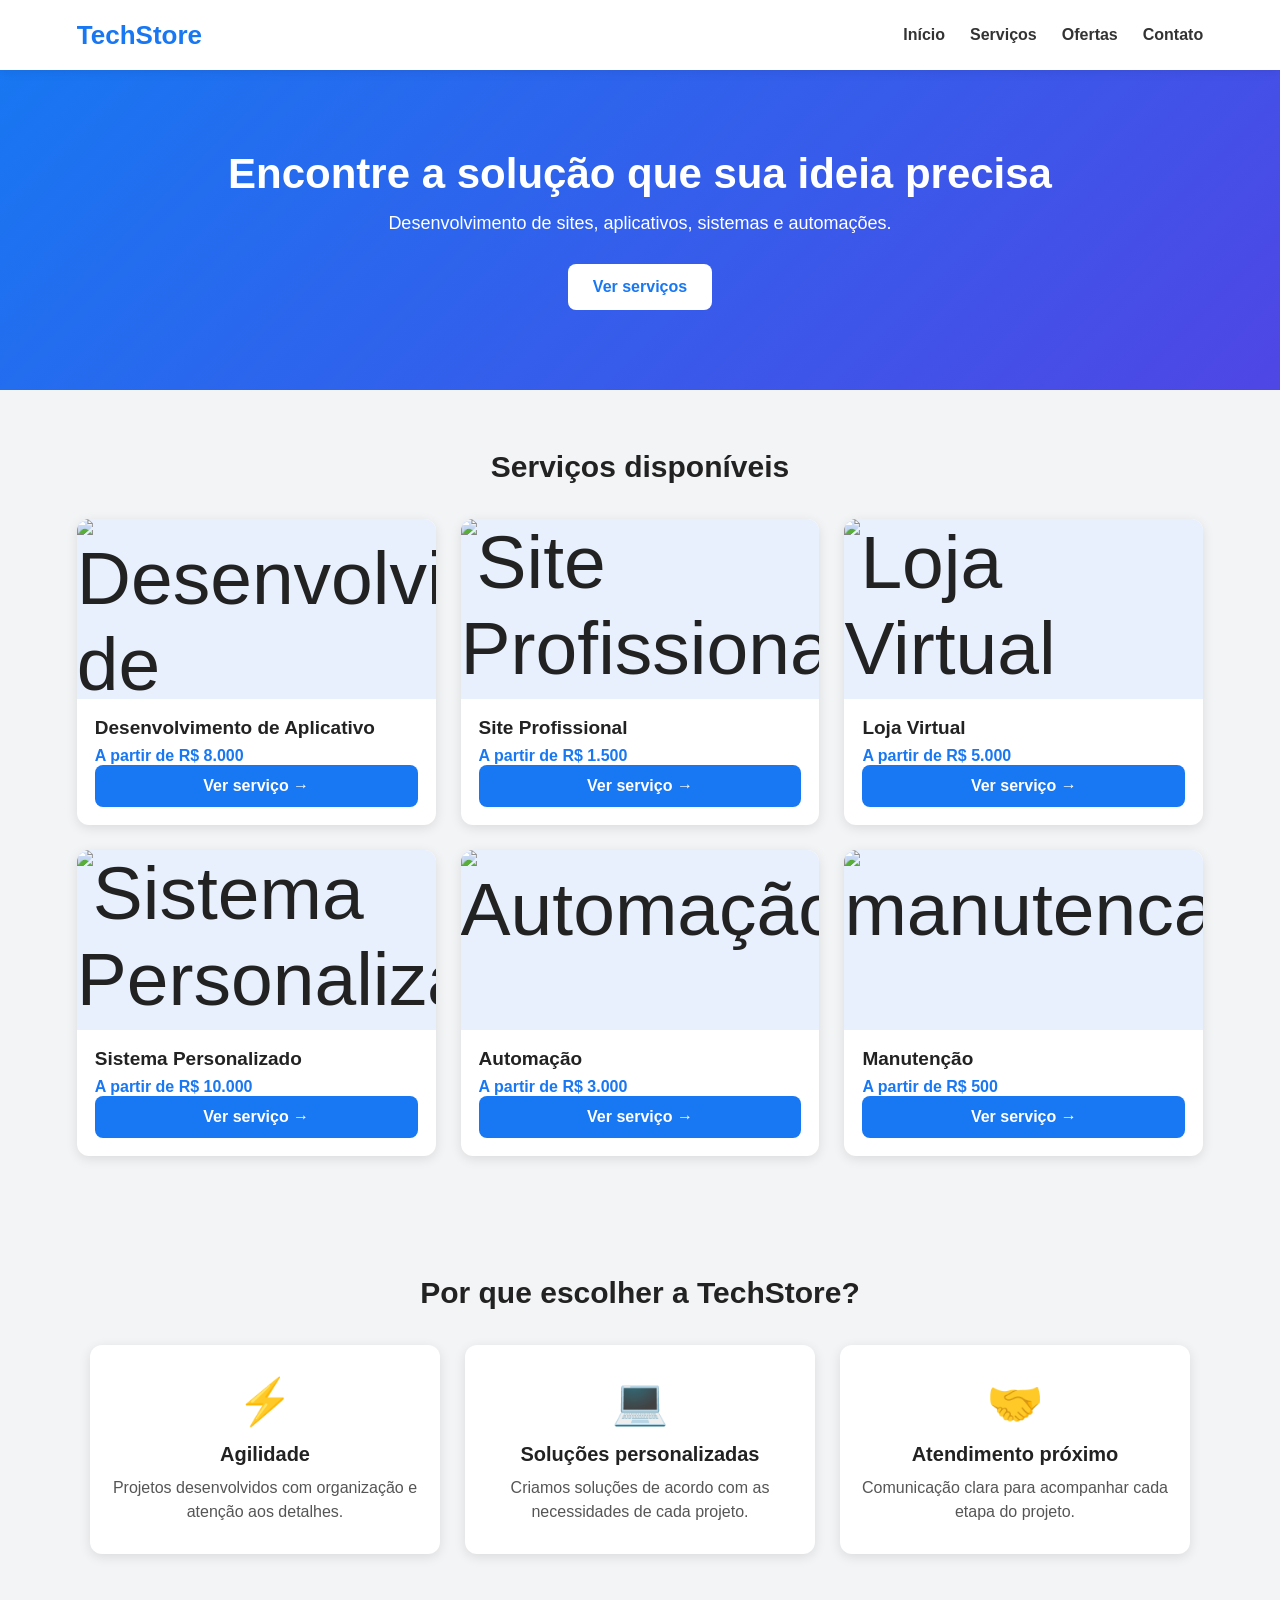
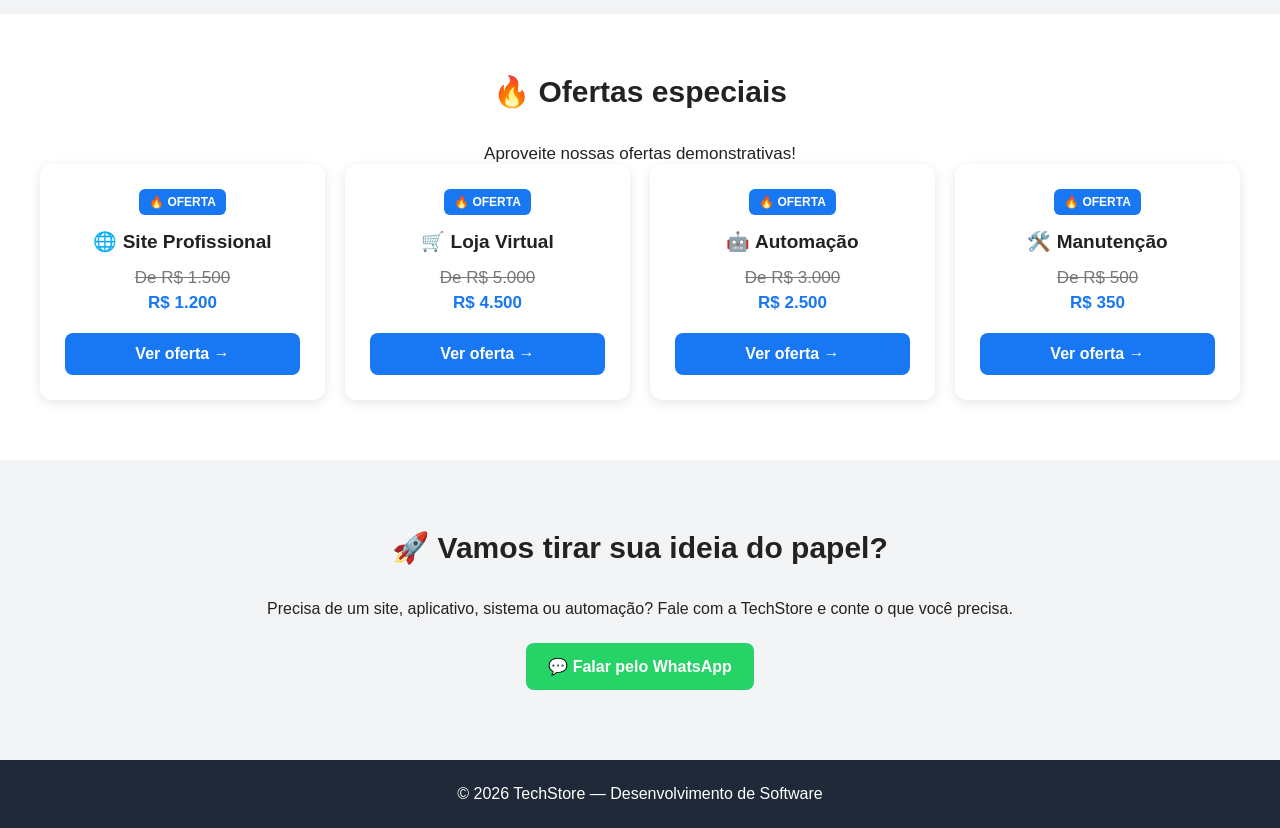
==== index.html @ 7109681c "Add files via upload" ====
<!DOCTYPE html>
<html lang="pt-BR">
<head>
    <meta charset="UTF-8">
    <meta name="viewport" content="width=device-width, initial-scale=1.0">

    <title>TechStore | Desenvolvimento de Software</title>

    <link rel="stylesheet" href="style.css">
</head>

<body>

    <header class="topo">
        <div class="logo">TechStore</div>

        <nav>
            <a href="#inicio">Início</a>
            <a href="#servicos">Serviços</a>
            <a href="#ofertas">Ofertas</a>
            <a href="#contato">Contato</a>
        </nav>
    </header>


    <section id="inicio" class="inicio">

        <h1>Encontre a solução que sua ideia precisa</h1>

        <p>
            Desenvolvimento de sites, aplicativos, sistemas e automações.
        </p>

        <a href="#servicos" class="botao-principal">
            Ver serviços
        </a>

    </section>


    <section id="servicos" class="servicos">

        <h2>Serviços disponíveis</h2>

        <div class="grade-produtos">

            <a href="aplicativo.html" class="card">
                <div class="imagem-card">
                      <img src="imagens/aplicativo.jpg" alt="Desenvolvimento de Aplicativo">

</div>  
                <h3>Desenvolvimento de Aplicativo</h3>
                <p>A partir de R$ 8.000</p>
                <span>Ver serviço →</span>
            </a>


            <a href="site.html" class="card">
                <div class="imagem-card">
                        <img src="imagens/site.jpg" alt="Site Profissional">
</div>
                <h3>Site Profissional</h3>
                <p>A partir de R$ 1.500</p>
                <span>Ver serviço →</span>
            </a>


            <a href="loja.html" class="card">
                <div class="imagem-card">
                      <img src="imagens/loja.jpg" alt="Loja Virtual">
</div>
                <h3>Loja Virtual</h3>
                <p>A partir de R$ 5.000</p>
                <span>Ver serviço →</span>
            </a>


            <a href="sistema.html" class="card">
                <div class="imagem-card">
                     <img src="imagens/sistema.jpg" alt="Sistema Personalizado">
</div> 
                <h3>Sistema Personalizado</h3>
                <p>A partir de R$ 10.000</p>
                <span>Ver serviço →</span>
            </a>


            <a href="automacao.html" class="card">
                <div class="imagem-card">
                      <img src="imagens/automacao.jpg" alt="Automação">
</div>
                <h3>Automação</h3>
                <p>A partir de R$ 3.000</p>
                <span>Ver serviço →</span>
            </a>

            <a href="manutencao.html" class="card">
                <div class="imagem-card">
                    <img src="imagens/manutencao.jpg" alt="manutencao"> </div>

                <h3>Manutenção</h3>
                <p>A partir de R$ 500</p>
                <span>Ver serviço →</span>
            </a>

        </div>

    </section>

   <section class="diferenciais">
    <h2>Por que escolher a TechStore?</h2>

    <div class="grade-diferenciais">

        <div class="card-diferencial">
            <div class="icone">⚡</div>
            <h3>Agilidade</h3>
            <p>Projetos desenvolvidos com organização e atenção aos detalhes.</p>
        </div>

        <div class="card-diferencial">
            <div class="icone">💻</div>
            <h3>Soluções personalizadas</h3>
            <p>Criamos soluções de acordo com as necessidades de cada projeto.</p>
        </div>

        <div class="card-diferencial">
            <div class="icone">🤝</div>
            <h3>Atendimento próximo</h3>
            <p>Comunicação clara para acompanhar cada etapa do projeto.</p>
        </div>

    </div>
</section> 

    <section id="ofertas" class="ofertas">
    <h2>🔥 Ofertas especiais</h2>
    <p>Aproveite nossas ofertas demonstrativas!</p>

    <div class="grade-ofertas">

        <div class="card-oferta">
            <span class="selo-oferta">🔥 OFERTA</span>
            <h3>🌐 Site Profissional</h3>
            <p class="preco-antigo">De R$ 1.500</p>
            <p class="preco-oferta">R$ 1.200</p>
            <a href="site.html">Ver oferta →</a>
        </div>

        <div class="card-oferta">
            <span class="selo-oferta">🔥 OFERTA</span>
            <h3>🛒 Loja Virtual</h3>
            <p class="preco-antigo">De R$ 5.000</p>
            <p class="preco-oferta">R$ 4.500</p>
            <a href="loja.html">Ver oferta →</a>
        </div>

        <div class="card-oferta">
            <span class="selo-oferta">🔥 OFERTA</span>
            <h3>🤖 Automação</h3>
            <p class="preco-antigo">De R$ 3.000</p>
            <p class="preco-oferta">R$ 2.500</p>
            <a href="automacao.html">Ver oferta →</a>
        </div>

        <div class="card-oferta">
            <span class="selo-oferta">🔥 OFERTA</span>
            <h3>🛠️ Manutenção</h3>
            <p class="preco-antigo">De R$ 500</p>
            <p class="preco-oferta">R$ 350</p>
            <a href="manutencao.html">Ver oferta →</a>
        </div>

    </div>
</section>


    <section id="contato" class="contato">
    <h2>🚀 Vamos tirar sua ideia do papel?</h2>

    <p>
        Precisa de um site, aplicativo, sistema ou automação?
        Fale com a TechStore e conte o que você precisa.
    </p>

    <a href="https://wa.me/5538984329800?text=Olá! Gostaria de solicitar um orçamento."
       target="_blank"
       class="botao-whatsapp">
        💬 Falar pelo WhatsApp
    </a>
</section>


    <footer>
        <p>© 2026 TechStore — Desenvolvimento de Software</p>
    </footer>

</body>
</html>
---- style.css ----
* {
    margin: 0;
    padding: 0;
    box-sizing: border-box;
}

html {
    scroll-behavior: smooth;
}

body {
    font-family: Arial, sans-serif;
    background: #f3f4f6;
    color: #222;
}


/* =========================
   TOPO
========================= */

.topo {
    background: #ffffff;
    min-height: 70px;
    padding: 0 6%;
    display: flex;
    align-items: center;
    justify-content: space-between;
    box-shadow: 0 2px 10px rgba(0, 0, 0, 0.08);
    position: sticky;
    top: 0;
    z-index: 10;
}

.logo {
    font-size: 26px;
    font-weight: bold;
    color: #1877f2;
}

nav {
    display: flex;
    gap: 25px;
}

nav a {
    text-decoration: none;
    color: #333;
    font-weight: bold;
}

nav a:hover {
    color: #1877f2;
}


/* =========================
   INÍCIO
========================= */

.inicio {
    text-align: center;
    padding: 80px 20px;
    background: linear-gradient(135deg, #1877f2, #4f46e5);
    color: white;
}

.inicio h1 {
    font-size: 42px;
    margin-bottom: 15px;
}

.inicio p {
    font-size: 18px;
    margin-bottom: 30px;
}

.botao-principal {
    display: inline-block;
    background: white;
    color: #1877f2;
    padding: 14px 25px;
    border-radius: 8px;
    text-decoration: none;
    font-weight: bold;
}

.botao-principal:hover {
    transform: translateY(-2px);
}


/* =========================
   SERVIÇOS
========================= */

.servicos {
    padding: 60px 6%;
}

.servicos h2,
.ofertas h2,
.contato h2 {
    text-align: center;
    margin-bottom: 35px;
    font-size: 30px;
}

.grade-produtos {
    display: grid;
    grid-template-columns: repeat(3, 1fr);
    gap: 25px;
}


/* =========================
   CARDS
========================= */

.card {
    background: white;
    border-radius: 12px;
    overflow: hidden;
    text-decoration: none;
    color: #222;
    box-shadow: 0 3px 12px rgba(0, 0, 0, 0.10);
    transition: 0.2s;
}

.card:hover {
    transform: translateY(-5px);
    box-shadow: 0 8px 20px rgba(0, 0, 0, 0.15);
}

.imagem-card {
    height: 180px;
    background: #e8f0fe;
    display: flex;
    align-items: center;
    justify-content: center;
    font-size: 75px;
}

.imagem-card img {
    width: 100%;
    height: 100%;
    object-fit: cover;
    transition: 0.3s; 
}

.card:hover .imagem-card img {
    transform: scale(1.05);
    transition: 0.3s;
}

.card:hover .imagem-card {
    filter: brightness(0.9);
}

.card:hover span {
    transform: translateX(5px);
    transition: 0.3s;
}

.card h3 {
    font-size: 19px;
    padding: 18px 18px 8px;
}

.card p {
    padding: 0 18px;
    color: #1877f2;
    font-weight: bold;
}

.card span {
    display: block;
    margin: 0 18px 18px;
    padding: 12px;
    background: #1877f2;
    color: white;
    text-align: center;
    border-radius: 8px;
    font-weight: bold;
}


/* =========================
   OFERTAS
========================= */

.ofertas {
    background: white;
    padding: 60px 20px;
    text-align: center;
}

.ofertas p {
    font-size: 17px;
}


/* =========================
   CONTATO
========================= */

.contato {
    padding: 70px 20px;
    text-align: center;
}

.contato p {
    margin-bottom: 25px;
}


/* =========================
   WHATSAPP
========================= */

.botao-whatsapp {
    display: inline-block;
    background: #25d366;
    color: white;
    padding: 14px 22px;
    border-radius: 8px;
    text-decoration: none;
    font-weight: bold;
}

.botao-whatsapp:hover {
    opacity: 0.9;
}


/* =========================
   PÁGINA DO PRODUTO
========================= */

.pagina-produto {
    min-height: calc(100vh - 70px);
    padding: 60px 6%;
    display: flex;
    justify-content: center;
    align-items: center;
}

.produto-card {
    width: 100%;
    max-width: 950px;
    background: white;
    border-radius: 16px;
    overflow: hidden;
    box-shadow: 0 5px 25px rgba(0, 0, 0, 0.12);
}

.produto-imagem {
    height: 330px;
    background: #e8f0fe;
    display: flex;
    justify-content: center;
    align-items: center;
    font-size: 130px;
}

.produto-imagem img {
    width: 100%;
    height: 100%;
    object-fit: cover;
}

.produto-info {
    padding: 35px;
}

.categoria {
    color: #1877f2;
    font-size: 13px;
    font-weight: bold;
}

.produto-info h1 {
    font-size: 32px;
    margin: 10px 0 15px;
}

.preco {
    font-size: 16px;
    color: #555;
    margin-bottom: 25px;
}

.preco strong {
    display: block;
    color: #1877f2;
    font-size: 28px;
    margin-top: 5px;
}

.descricao {
    color: #555;
    line-height: 1.6;
    margin-bottom: 12px;
}


/* =========================
   BOTÕES DO PRODUTO
========================= */

.acoes {
    display: flex;
    gap: 15px;
    margin-top: 30px;
}

.botao-comprar {
    flex: 1;
    border: none;
    background: #1877f2;
    color: white;
    padding: 16px;
    border-radius: 8px;
    font-size: 16px;
    font-weight: bold;
    cursor: pointer;
}

.botao-comprar:hover {
    opacity: 0.9;
}

.acoes .botao-whatsapp {
    flex: 1;
    text-align: center;
    padding: 16px;
}


/* =========================
   RODAPÉ
========================= */

footer {
    background: #1f2937;
    color: white;
    text-align: center;
    padding: 25px;
}


/* =========================
   CELULAR
========================= */

@media (max-width: 800px) {
    .topo {
        padding: 18px;
        flex-direction: column;
        gap: 15px;
    }

    nav {
        gap: 15px;
        flex-wrap: wrap;
        justify-content: center;
    }

    .inicio h1 {
        font-size: 30px;
    }

    .grade-produtos {
        grid-template-columns: 1fr;
    }

    .grade-ofertas {
        grid-template-columns: 1fr;
    }

}

@media (max-width: 600px) {

    .pagina-produto {
        padding: 25px 15px;
    }

    .produto-imagem {
        height: 230px;
        font-size: 90px;
    }

    .produto-info {
        padding: 25px 20px;
    }

    .produto-info h1 {
        font-size: 25px;
    }

    .acoes {
        flex-direction: column;
    }

}

#formSolicitacao {
    display: flex;
    flex-direction: column;
    gap: 10px;
}

#formSolicitacao label {
    font-weight: bold;
    margin-top: 10px;
}

#formSolicitacao input,
#formSolicitacao select,
#formSolicitacao textarea {
    width: 100%;
    padding: 14px;
    border: 1px solid #d1d5db;
    border-radius: 8px;
    font-size: 16px;
    font-family: Arial, sans-serif;
}

#formSolicitacao textarea {
    resize: vertical;
}

.grade-ofertas {
    display: grid;
    grid-template-columns: repeat(4, 1fr);
    gap: 20px;
    max-width: 1200px;
    margin: 0 auto;
}

.card-oferta {
    background: #fff;
    padding: 25px;
    border-radius: 12px;
    box-shadow: 0 3px 12px rgba(0,0,0,.10);
    text-align: center;
    transition: .2s;
}

.card-oferta:hover {
    transform: translateY(-5px);
    box-shadow: 0 8px 20px rgba(0,0,0,.15);
}

.selo-oferta {
    display: inline-block;
    background: #1877f2;
    color: #fff;
    padding: 6px 10px;
    border-radius: 6px;
    font-size: 12px;
    font-weight: bold;
    margin-bottom: 15px;
}

.card-oferta h3 {
    font-size: 19px;
    margin-bottom: 15px;
}

.preco-antigo {
    color: #777;
    text-decoration: line-through;
    margin-bottom: 5px;
}

.preco-oferta {
    color: #1877f2;
    font-size: 26px;
    font-weight: bold;
    margin-bottom: 20px;
}

.card-oferta a {
    display: block;
    background: #1877f2;
    color: #fff;
    padding: 12px;
    border-radius: 8px;
    text-decoration: none;
    font-weight: bold;
}

.card-oferta a:hover {
    opacity: .9;
}

.diferenciais {
    background: #f3f4f6;
    padding: 60px 6%;
    text-align: center;
}

.diferenciais h2 {
    font-size: 30px;
    margin-bottom: 35px;
}

.grade-diferenciais {
    display: grid;
    grid-template-columns: repeat(3, 1fr);
    gap: 25px;
    max-width: 1100px;
    margin: 0 auto;
}

.card-diferencial {
    background: #fff;
    padding: 30px 20px;
    border-radius: 12px;
    box-shadow: 0 3px 12px rgba(0,0,0,.10);
}

.icone {
    font-size: 45px;
    margin-bottom: 15px;
}

.card-diferencial h3 {
    margin-bottom: 10px;
    font-size: 20px;
}

.card-diferencial p {
    color: #555;
    line-height: 1.5;
}

@media(max-width:800px) {
    .grade-diferenciais {
        grid-template-columns: 1fr;
    }
}
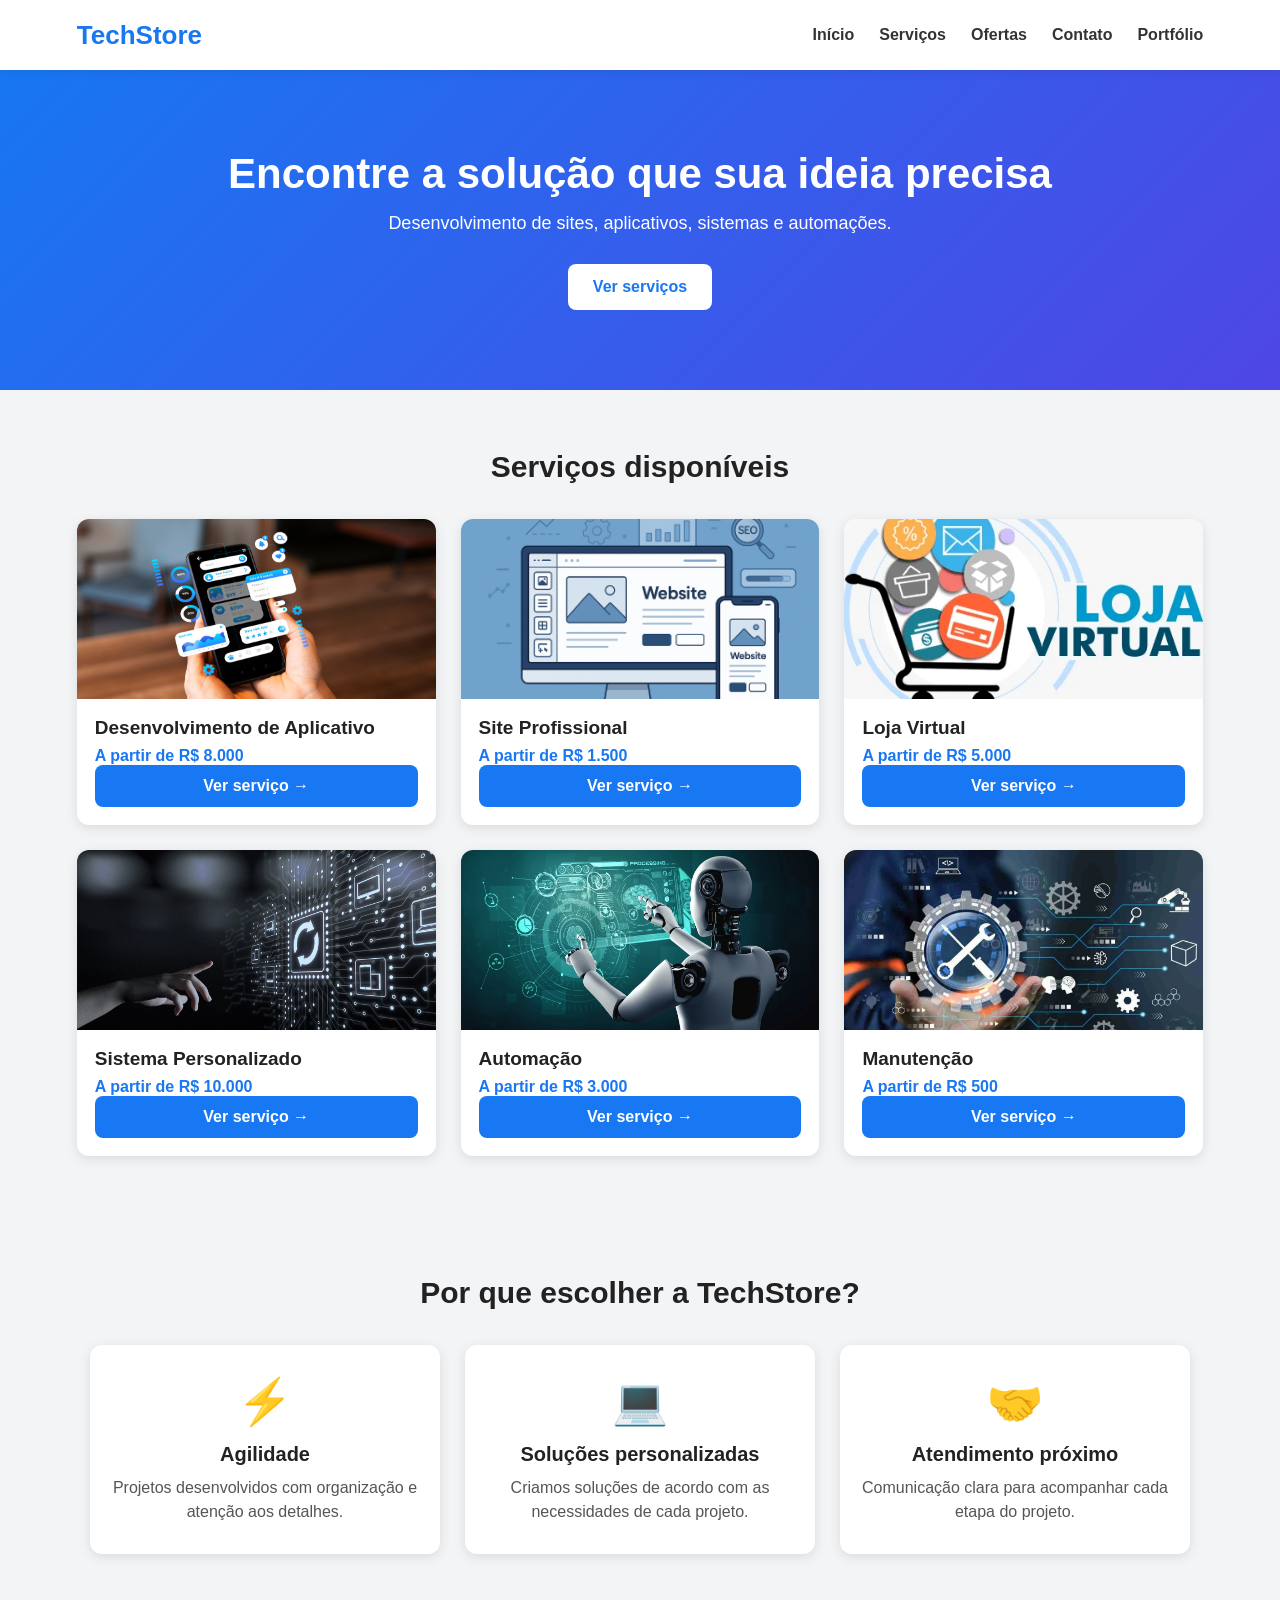
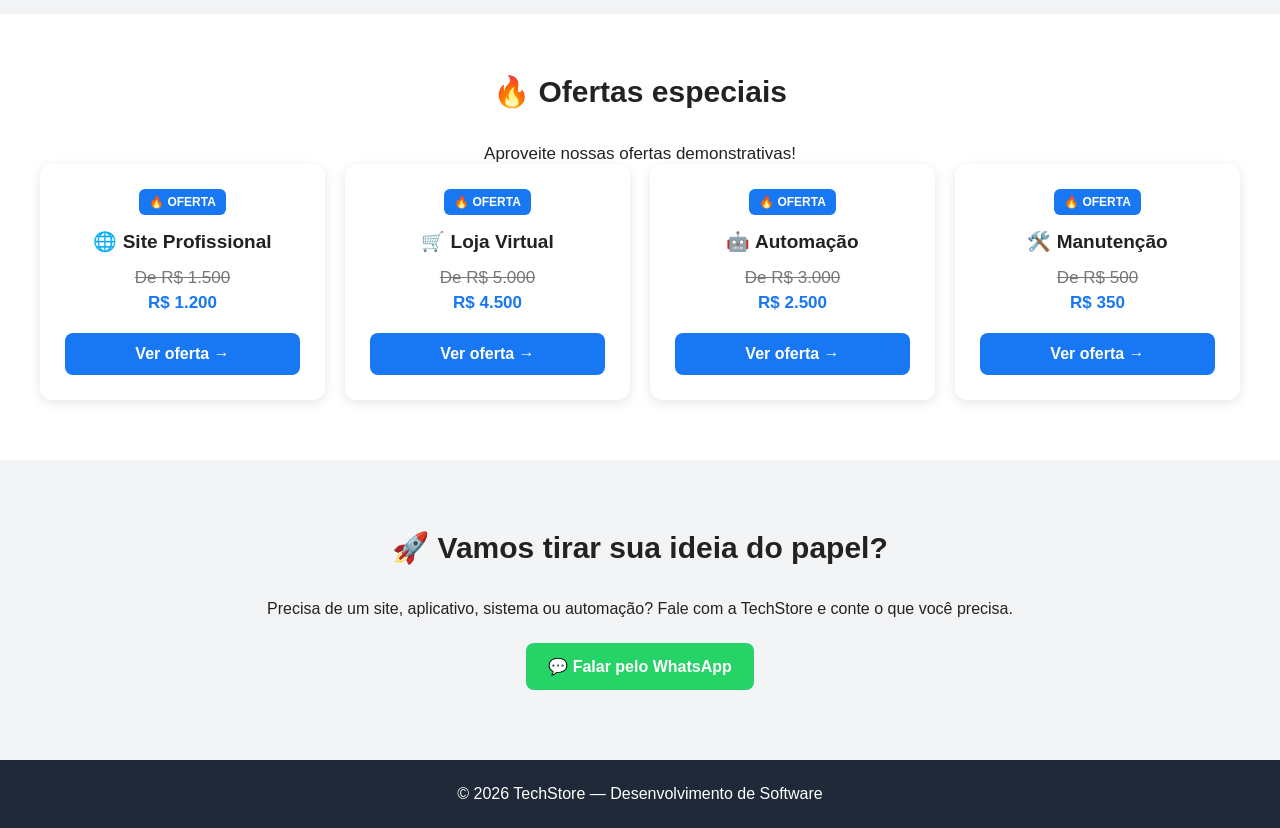
==== commit 5ce91377: "Fix HTML structure and add portfolio link" ====
--- a/index.html
+++ b/index.html
@@ -19,6 +19,7 @@
             <a href="#servicos">Serviços</a>
             <a href="#ofertas">Ofertas</a>
             <a href="#contato">Contato</a>
+            <a href="portfolio.html">Portfólio</a>
         </nav>
     </header>
 
@@ -196,4 +197,4 @@
     </footer>
 
 </body>
-</html>+</html>
